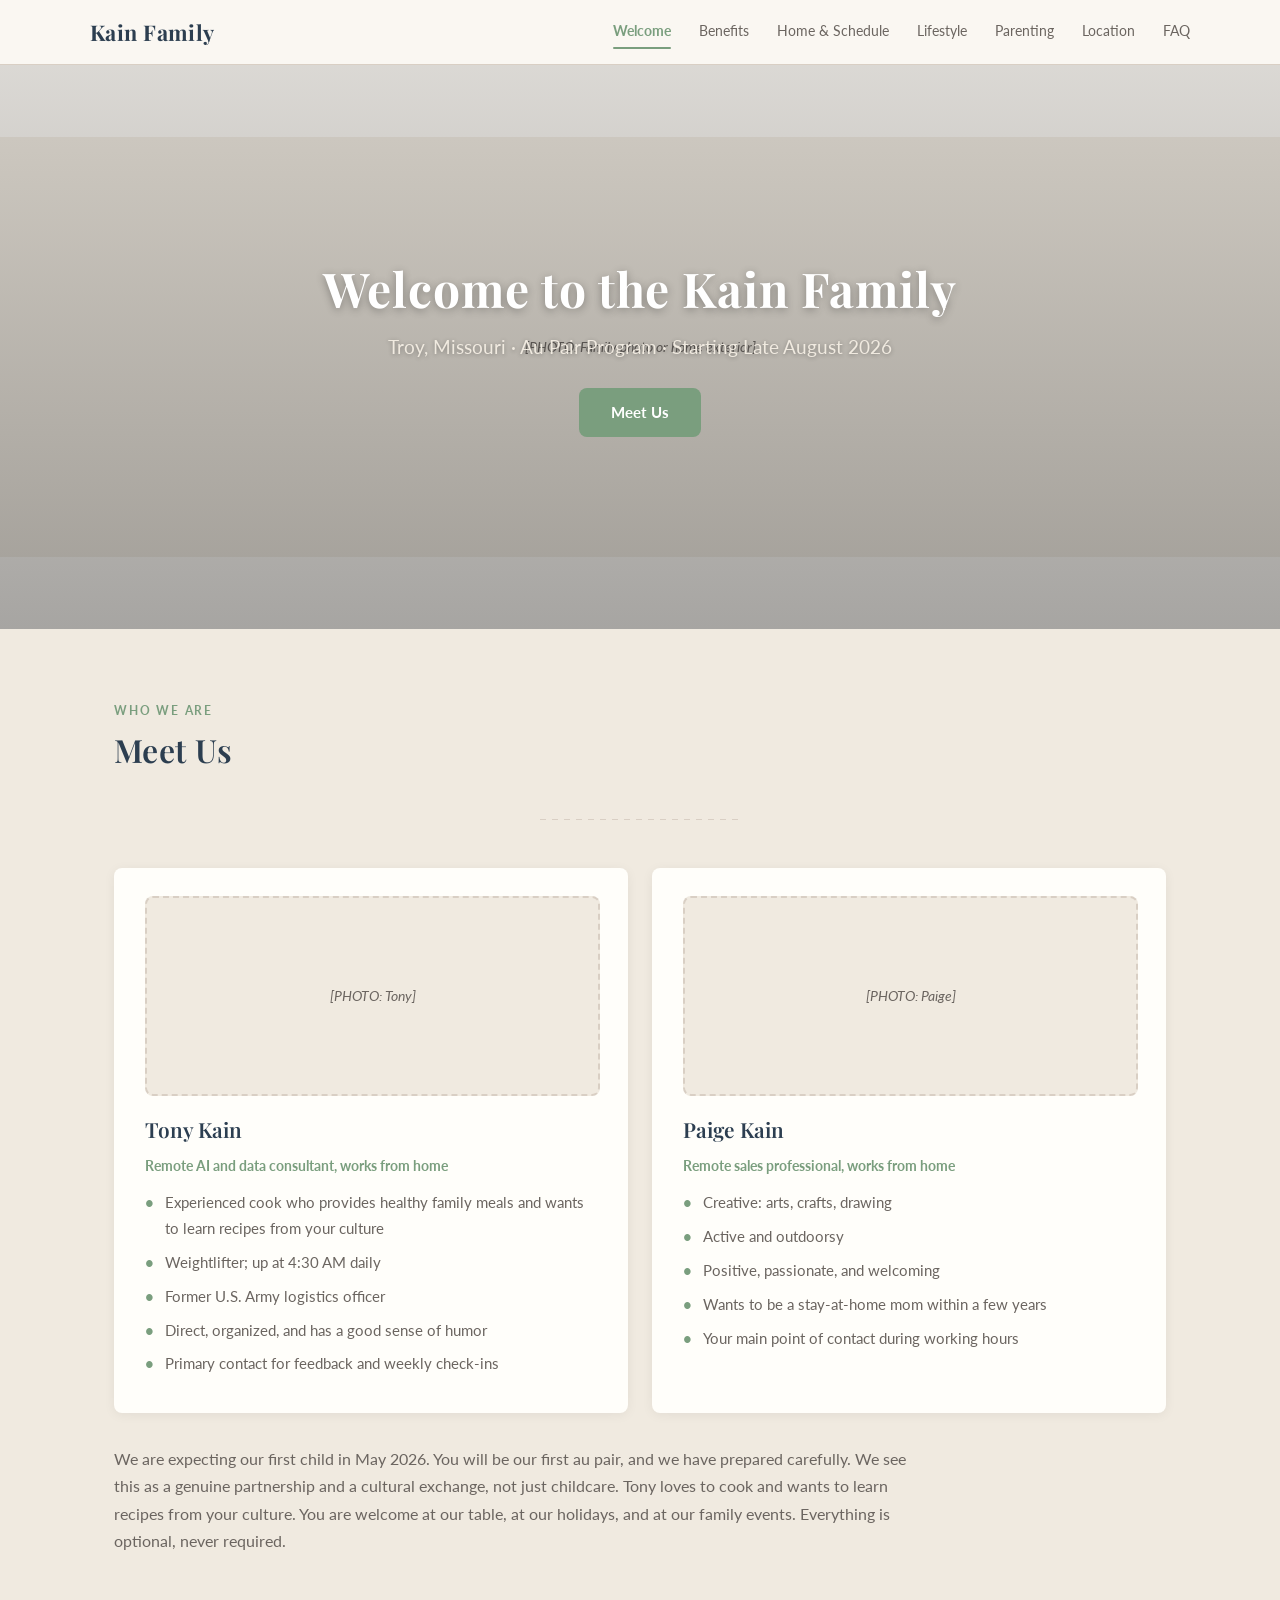
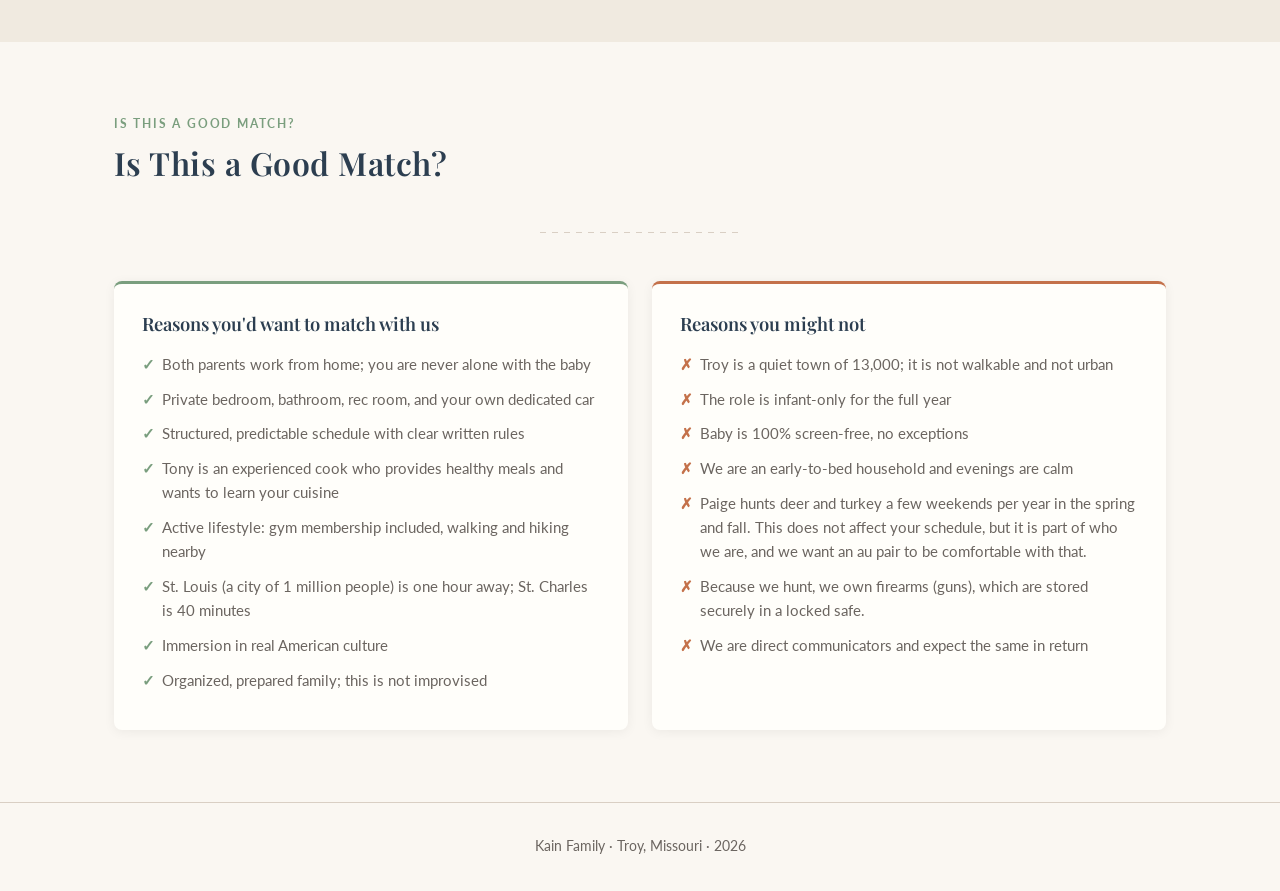
==== index.html @ 155d9e0f "Build Kain family au pair website with farmhouse chic design Multi-page static site for prospective " ====
<!DOCTYPE html>
<html lang="en">
<head>
  <meta charset="UTF-8">
  <meta name="viewport" content="width=device-width, initial-scale=1.0">
  <title>Welcome | Kain Family Au Pair</title>
  <link rel="stylesheet" href="style.css">
</head>
<body>
  <div id="nav-placeholder"></div>

  <!-- Hero -->
  <section class="hero">
    <div class="img-placeholder img-placeholder-hero">[PHOTO: Family photo or home exterior]</div>
    <div class="hero-overlay">
      <h1>Welcome to the Kain Family</h1>
      <p>Troy, Missouri · Au Pair Program · Starting Late August 2026</p>
      <a href="#meet-us" class="btn-primary">Meet Us</a>
    </div>
  </section>

  <!-- Meet Us -->
  <section id="meet-us" class="section-bg-secondary">
    <div class="container">
      <span class="section-label">Who We Are</span>
      <h2>Meet Us</h2>
      <hr class="decorative-rule">

      <div class="card-grid-2">
        <!-- Tony -->
        <div class="card">
          <div class="img-placeholder" style="min-height:200px;margin-bottom:1.25rem;">[PHOTO: Tony]</div>
          <h3>Tony Kain</h3>
          <span class="card-role">Remote AI and data consultant, works from home</span>
          <ul>
            <li>Experienced cook who provides healthy family meals and wants to learn recipes from your culture</li>
            <li>Weightlifter; up at 4:30 AM daily</li>
            <li>Former U.S. Army logistics officer</li>
            <li>Direct, organized, and has a good sense of humor</li>
            <li>Primary contact for feedback and weekly check-ins</li>
          </ul>
        </div>

        <!-- Paige -->
        <div class="card">
          <div class="img-placeholder" style="min-height:200px;margin-bottom:1.25rem;">[PHOTO: Paige]</div>
          <h3>Paige Kain</h3>
          <span class="card-role">Remote sales professional, works from home</span>
          <ul>
            <li>Creative: arts, crafts, drawing</li>
            <li>Active and outdoorsy</li>
            <li>Positive, passionate, and welcoming</li>
            <li>Wants to be a stay-at-home mom within a few years</li>
            <li>Your main point of contact during working hours</li>
          </ul>
        </div>
      </div>

      <p style="margin-top:2rem;color:var(--text-secondary);max-width:800px;">We are expecting our first child in May 2026. You will be our first au pair, and we have prepared carefully. We see this as a genuine partnership and a cultural exchange, not just childcare. Tony loves to cook and wants to learn recipes from your culture. You are welcome at our table, at our holidays, and at our family events. Everything is optional, never required.</p>
    </div>
  </section>

  <!-- Good Match -->
  <section class="section-bg-primary">
    <div class="container">
      <span class="section-label">Is This a Good Match?</span>
      <h2>Is This a Good Match?</h2>
      <hr class="decorative-rule">

      <div class="two-col">
        <div class="col-green">
          <h3>Reasons you'd want to match with us</h3>
          <ul>
            <li>Both parents work from home; you are never alone with the baby</li>
            <li>Private bedroom, bathroom, rec room, and your own dedicated car</li>
            <li>Structured, predictable schedule with clear written rules</li>
            <li>Tony is an experienced cook who provides healthy meals and wants to learn your cuisine</li>
            <li>Active lifestyle: gym membership included, walking and hiking nearby</li>
            <li>St. Louis (a city of 1 million people) is one hour away; St. Charles is 40 minutes</li>
            <li>Immersion in real American culture</li>
            <li>Organized, prepared family; this is not improvised</li>
          </ul>
        </div>

        <div class="col-terracotta">
          <h3>Reasons you might not</h3>
          <ul>
            <li>Troy is a quiet town of 13,000; it is not walkable and not urban</li>
            <li>The role is infant-only for the full year</li>
            <li>Baby is 100% screen-free, no exceptions</li>
            <li>We are an early-to-bed household and evenings are calm</li>
            <li>Paige hunts deer and turkey a few weekends per year in the spring and fall. This does not affect your schedule, but it is part of who we are, and we want an au pair to be comfortable with that.</li>
            <li>Because we hunt, we own firearms (guns), which are stored securely in a locked safe.</li>
            <li>We are direct communicators and expect the same in return</li>
          </ul>
        </div>
      </div>
    </div>
  </section>

  <footer class="site-footer">Kain Family · Troy, Missouri · 2026</footer>
  <script src="nav.js"></script>
</body>
</html>
---- style.css ----
/* ============================================
   Kain Family Au Pair Website
   Farmhouse Chic Aesthetic
   ============================================ */

/* Google Fonts */
@import url('https://fonts.googleapis.com/css2?family=Playfair+Display:ital,wght@0,400;0,600;0,700;1,400&family=Lato:wght@300;400;700&display=swap');

/* ============================================
   CSS Custom Properties
   ============================================ */
:root {
  --bg-primary: #FAF7F2;
  --bg-secondary: #F0EAE0;
  --bg-card: #FFFEFA;
  --accent-green: #7A9E7E;
  --accent-navy: #2C3E50;
  --accent-terracotta: #C4714A;
  --text-primary: #2A2A2A;
  --text-secondary: #6B6560;
  --border: #D9CFC4;
  --font-heading: 'Playfair Display', Georgia, serif;
  --font-body: 'Lato', 'Segoe UI', sans-serif;
  --shadow-card: 0 2px 12px rgba(0, 0, 0, 0.06);
  --shadow-card-hover: 0 8px 24px rgba(0, 0, 0, 0.12);
  --radius: 8px;
}

/* ============================================
   Base Reset
   ============================================ */
*, *::before, *::after {
  box-sizing: border-box;
  margin: 0;
  padding: 0;
}

html {
  scroll-behavior: smooth;
  font-size: 16px;
}

body {
  font-family: var(--font-body);
  color: var(--text-primary);
  background-color: var(--bg-primary);
  line-height: 1.7;
  -webkit-font-smoothing: antialiased;
}

img {
  max-width: 100%;
  display: block;
}

a {
  color: var(--accent-navy);
  text-decoration: none;
}

a:hover {
  color: var(--accent-green);
}

ul, ol {
  list-style: none;
}

/* ============================================
   Typography
   ============================================ */
h1, h2, h3, h4 {
  font-family: var(--font-heading);
  color: var(--accent-navy);
  line-height: 1.3;
}

h1 {
  font-size: 2.2rem;
  font-weight: 700;
  letter-spacing: 0.02em;
}

h2 {
  font-size: 1.75rem;
  font-weight: 600;
  letter-spacing: 0.015em;
}

h3 {
  font-size: 1.3rem;
  font-weight: 600;
}

h4 {
  font-size: 1.1rem;
  font-weight: 600;
}

p {
  margin-bottom: 1rem;
  color: var(--text-primary);
}

/* Section label - small caps stamp */
.section-label {
  font-family: var(--font-body);
  font-size: 0.75rem;
  font-weight: 700;
  letter-spacing: 0.15em;
  text-transform: uppercase;
  color: var(--accent-green);
  margin-bottom: 0.5rem;
  display: block;
}

/* Decorative rule */
.decorative-rule {
  border: none;
  height: 1px;
  background: repeating-linear-gradient(
    90deg,
    var(--border) 0px,
    var(--border) 6px,
    transparent 6px,
    transparent 12px
  );
  margin: 3rem auto;
  max-width: 200px;
}

/* ============================================
   Navigation
   ============================================ */
.nav-bar {
  background-color: var(--bg-primary);
  border-bottom: 1px solid var(--border);
  position: sticky;
  top: 0;
  z-index: 1000;
  padding: 0 1.5rem;
}

.nav-inner {
  max-width: 1100px;
  margin: 0 auto;
  display: flex;
  align-items: center;
  justify-content: space-between;
  height: 64px;
}

.nav-brand {
  font-family: var(--font-heading);
  font-size: 1.35rem;
  font-weight: 700;
  color: var(--accent-navy);
  letter-spacing: 0.02em;
  white-space: nowrap;
}

.nav-links {
  display: flex;
  gap: 1.75rem;
  align-items: center;
}

.nav-links a {
  font-family: var(--font-body);
  font-size: 0.9rem;
  font-weight: 400;
  color: var(--text-secondary);
  transition: color 0.2s ease;
  white-space: nowrap;
  position: relative;
  padding-bottom: 2px;
}

.nav-links a:hover {
  color: var(--accent-green);
}

.nav-links a.active {
  color: var(--accent-green);
  font-weight: 700;
}

.nav-links a.active::after {
  content: '';
  position: absolute;
  bottom: -4px;
  left: 0;
  right: 0;
  height: 2px;
  background-color: var(--accent-green);
  border-radius: 1px;
}

/* Hamburger */
.nav-toggle {
  display: none;
  flex-direction: column;
  justify-content: center;
  gap: 5px;
  background: none;
  border: none;
  cursor: pointer;
  padding: 4px;
  z-index: 1001;
}

.nav-toggle span {
  display: block;
  width: 24px;
  height: 2px;
  background-color: var(--accent-navy);
  transition: all 0.25s ease;
  border-radius: 1px;
}

.nav-toggle.open span:nth-child(1) {
  transform: rotate(45deg) translate(5px, 5px);
}

.nav-toggle.open span:nth-child(2) {
  opacity: 0;
}

.nav-toggle.open span:nth-child(3) {
  transform: rotate(-45deg) translate(5px, -5px);
}

@media (max-width: 768px) {
  .nav-toggle {
    display: flex;
  }

  .nav-links {
    position: fixed;
    top: 64px;
    left: 0;
    right: 0;
    background-color: var(--bg-primary);
    flex-direction: column;
    padding: 1.5rem 2rem 2rem;
    gap: 1rem;
    border-bottom: 1px solid var(--border);
    transform: translateY(-120%);
    transition: transform 0.3s ease;
    box-shadow: 0 4px 16px rgba(0, 0, 0, 0.08);
  }

  .nav-links.open {
    transform: translateY(0);
  }

  .nav-links a {
    font-size: 1rem;
    padding: 0.35rem 0;
  }
}

/* ============================================
   Layout
   ============================================ */
.container {
  max-width: 1100px;
  margin: 0 auto;
  padding: 0 1.5rem;
}

section {
  padding: 3.5rem 0;
}

.section-bg-primary {
  background-color: var(--bg-primary);
}

.section-bg-secondary {
  background-color: var(--bg-secondary);
}

/* Page header */
.page-header {
  text-align: center;
  padding: 3rem 0 1rem;
}

.page-header h1 {
  margin-top: 0.5rem;
}

.page-header .intro {
  max-width: 700px;
  margin: 1rem auto 0;
  color: var(--text-secondary);
  font-size: 1.05rem;
}

/* ============================================
   Cards
   ============================================ */
.card {
  background-color: var(--bg-card);
  border-radius: var(--radius);
  padding: 1.75rem;
  box-shadow: var(--shadow-card);
  border-left: 3px solid transparent;
  transition: all 0.25s ease;
}

.card:hover {
  transform: translateY(-4px);
  box-shadow: var(--shadow-card-hover);
  border-left: 3px solid var(--accent-green);
  background-color: #FFFDF8;
}

.card h3 {
  margin-bottom: 0.75rem;
}

.card p {
  color: var(--text-secondary);
  font-size: 0.95rem;
  margin-bottom: 0;
}

.card .card-role {
  font-size: 0.85rem;
  color: var(--accent-green);
  font-weight: 700;
  margin-bottom: 0.75rem;
  display: block;
}

/* Card grid layouts */
.card-grid-2 {
  display: grid;
  grid-template-columns: 1fr;
  gap: 1.5rem;
}

.card-grid-3 {
  display: grid;
  grid-template-columns: 1fr;
  gap: 1.5rem;
}

.card-grid-5 {
  display: grid;
  grid-template-columns: 1fr;
  gap: 1.5rem;
}

@media (min-width: 768px) {
  .card-grid-2 {
    grid-template-columns: 1fr 1fr;
  }

  .card-grid-3 {
    grid-template-columns: 1fr 1fr 1fr;
  }

  .card-grid-5 {
    grid-template-columns: 1fr 1fr 1fr;
  }
}

/* Card with icon */
.card-icon {
  text-align: center;
}

.card-icon .icon {
  font-size: 2rem;
  margin-bottom: 0.75rem;
  display: block;
}

.card-icon h3 {
  font-size: 1.15rem;
}

/* Card list items */
.card ul {
  list-style: none;
  padding: 0;
}

.card ul li {
  position: relative;
  padding-left: 1.25rem;
  margin-bottom: 0.5rem;
  color: var(--text-secondary);
  font-size: 0.95rem;
}

.card ul li::before {
  content: '•';
  position: absolute;
  left: 0;
  color: var(--accent-green);
  font-weight: 700;
}

/* ============================================
   Two Column Layout
   ============================================ */
.two-col {
  display: grid;
  grid-template-columns: 1fr;
  gap: 1.5rem;
}

@media (min-width: 768px) {
  .two-col {
    grid-template-columns: 1fr 1fr;
  }
}

.col-green {
  border-top: 3px solid var(--accent-green);
  background-color: var(--bg-card);
  border-radius: var(--radius);
  padding: 1.75rem;
  box-shadow: var(--shadow-card);
}

.col-terracotta {
  border-top: 3px solid var(--accent-terracotta);
  background-color: var(--bg-card);
  border-radius: var(--radius);
  padding: 1.75rem;
  box-shadow: var(--shadow-card);
}

.col-green h3,
.col-terracotta h3 {
  margin-bottom: 1rem;
  font-size: 1.15rem;
}

.col-green ul,
.col-terracotta ul {
  list-style: none;
  padding: 0;
}

.col-green ul li,
.col-terracotta ul li {
  position: relative;
  padding-left: 1.25rem;
  margin-bottom: 0.65rem;
  color: var(--text-secondary);
  font-size: 0.95rem;
  line-height: 1.6;
}

.col-green ul li::before {
  content: '✓';
  position: absolute;
  left: 0;
  color: var(--accent-green);
  font-weight: 700;
}

.col-terracotta ul li::before {
  content: '✗';
  position: absolute;
  left: 0;
  color: var(--accent-terracotta);
  font-weight: 700;
}

/* ============================================
   Image Placeholders
   ============================================ */
.img-placeholder {
  background-color: var(--bg-secondary);
  border: 2px dashed var(--border);
  border-radius: var(--radius);
  min-height: 220px;
  display: flex;
  align-items: center;
  justify-content: center;
  color: var(--text-secondary);
  font-style: italic;
  font-size: 0.9rem;
  text-align: center;
  padding: 1rem;
}

.img-placeholder-hero {
  min-height: 420px;
}

/* Photo grid */
.photo-grid {
  display: grid;
  grid-template-columns: 1fr;
  gap: 1rem;
}

@media (min-width: 768px) {
  .photo-grid {
    grid-template-columns: 1fr 1fr;
  }
}

/* ============================================
   Hero Section (index.html)
   ============================================ */
.hero {
  position: relative;
  overflow: hidden;
}

.hero .img-placeholder {
  min-height: 420px;
  border-radius: 0;
  border: none;
}

.hero-overlay {
  position: absolute;
  top: 0;
  left: 0;
  right: 0;
  bottom: 0;
  display: flex;
  flex-direction: column;
  align-items: center;
  justify-content: center;
  text-align: center;
  padding: 2rem;
  background: linear-gradient(180deg, rgba(42, 42, 42, 0.15) 0%, rgba(42, 42, 42, 0.4) 100%);
}

.hero-overlay h1 {
  color: #FFFFFF;
  font-size: 2.5rem;
  text-shadow: 0 2px 8px rgba(0, 0, 0, 0.3);
  margin-bottom: 0.75rem;
}

.hero-overlay p {
  color: #F0EAE0;
  font-size: 1.1rem;
  text-shadow: 0 1px 4px rgba(0, 0, 0, 0.3);
  margin-bottom: 1.5rem;
}

.btn-primary {
  display: inline-block;
  font-family: var(--font-body);
  font-size: 0.95rem;
  font-weight: 700;
  color: #FFFFFF;
  background-color: var(--accent-green);
  padding: 0.75rem 2rem;
  border-radius: var(--radius);
  transition: background-color 0.2s ease, transform 0.2s ease;
  border: none;
  cursor: pointer;
}

.btn-primary:hover {
  background-color: #6B8E6F;
  color: #FFFFFF;
  transform: translateY(-2px);
}

/* ============================================
   Feature List (checkmark style)
   ============================================ */
.feature-list {
  list-style: none;
  padding: 0;
}

.feature-list li {
  position: relative;
  padding-left: 1.5rem;
  margin-bottom: 0.65rem;
  color: var(--text-secondary);
  font-size: 0.95rem;
  line-height: 1.6;
}

.feature-list li::before {
  content: '✓';
  position: absolute;
  left: 0;
  color: var(--accent-green);
  font-weight: 700;
}

/* ============================================
   Accordion (FAQ)
   ============================================ */
.accordion {
  max-width: 800px;
  margin: 0 auto;
}

.accordion-item {
  border-bottom: 1px solid var(--border);
}

.accordion-btn {
  width: 100%;
  background: none;
  border: none;
  padding: 1.25rem 2.5rem 1.25rem 0;
  text-align: left;
  cursor: pointer;
  font-family: var(--font-heading);
  font-size: 1.1rem;
  font-weight: 600;
  color: var(--accent-navy);
  position: relative;
  line-height: 1.4;
}

.accordion-btn::after {
  content: '';
  position: absolute;
  right: 0.5rem;
  top: 50%;
  width: 10px;
  height: 10px;
  border-right: 2px solid var(--text-secondary);
  border-bottom: 2px solid var(--text-secondary);
  transform: translateY(-70%) rotate(45deg);
  transition: transform 0.25s ease;
}

.accordion-btn.active::after {
  transform: translateY(-30%) rotate(-135deg);
}

.accordion-btn:hover {
  color: var(--accent-green);
}

.accordion-panel {
  max-height: 0;
  overflow: hidden;
  transition: max-height 0.3s ease, padding 0.3s ease;
}

.accordion-panel.open {
  max-height: 500px;
  padding-bottom: 1.25rem;
}

.accordion-panel p {
  color: var(--text-secondary);
  font-size: 0.95rem;
  line-height: 1.7;
}

/* ============================================
   Callout Box
   ============================================ */
.callout {
  background-color: var(--bg-card);
  border-left: 4px solid var(--accent-green);
  border-radius: var(--radius);
  padding: 1.5rem 1.75rem;
  margin: 2rem 0;
  box-shadow: var(--shadow-card);
}

.callout p {
  margin-bottom: 0.75rem;
  color: var(--text-secondary);
}

.callout p:last-child {
  margin-bottom: 0;
}

.callout a {
  color: var(--accent-green);
  font-weight: 700;
}

.callout a:hover {
  color: var(--accent-navy);
}

/* ============================================
   Warm Button / Link
   ============================================ */
.btn-warm {
  display: inline-block;
  font-family: var(--font-body);
  font-size: 0.95rem;
  font-weight: 700;
  color: var(--accent-terracotta);
  background-color: transparent;
  border: 2px solid var(--accent-terracotta);
  padding: 0.6rem 1.5rem;
  border-radius: var(--radius);
  transition: all 0.2s ease;
}

.btn-warm:hover {
  background-color: var(--accent-terracotta);
  color: #FFFFFF;
}

/* ============================================
   Footer
   ============================================ */
.site-footer {
  text-align: center;
  padding: 2rem 1.5rem;
  border-top: 1px solid var(--border);
  color: var(--text-secondary);
  font-size: 0.85rem;
  background-color: var(--bg-primary);
}

/* ============================================
   Closing Line
   ============================================ */
.closing-line {
  text-align: center;
  font-style: italic;
  color: var(--text-secondary);
  margin-top: 2rem;
  padding-top: 1.5rem;
  border-top: 1px dashed var(--border);
  font-size: 0.95rem;
}

/* ============================================
   Responsive
   ============================================ */
@media (min-width: 768px) {
  h1 {
    font-size: 2.75rem;
  }

  h2 {
    font-size: 2rem;
  }

  section {
    padding: 4.5rem 0;
  }

  .hero-overlay h1 {
    font-size: 3rem;
  }

  .hero-overlay p {
    font-size: 1.2rem;
  }
}
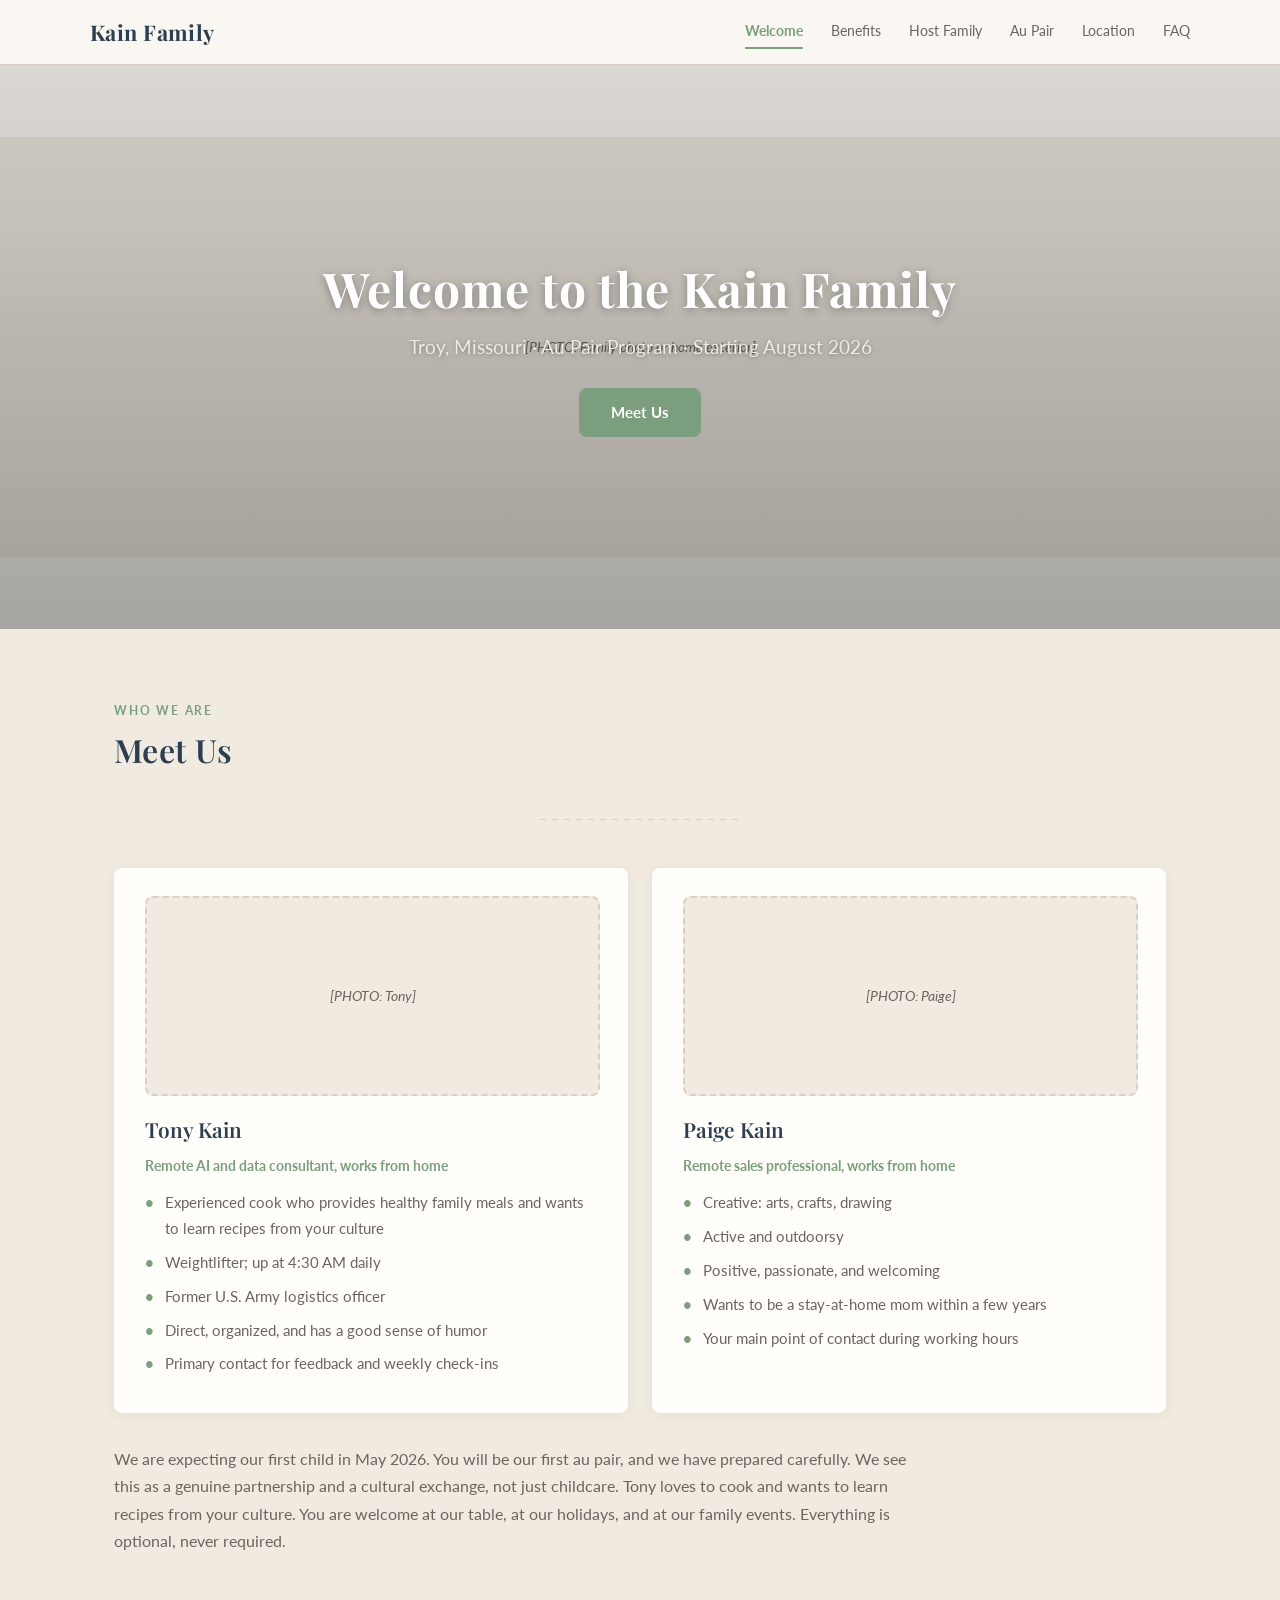
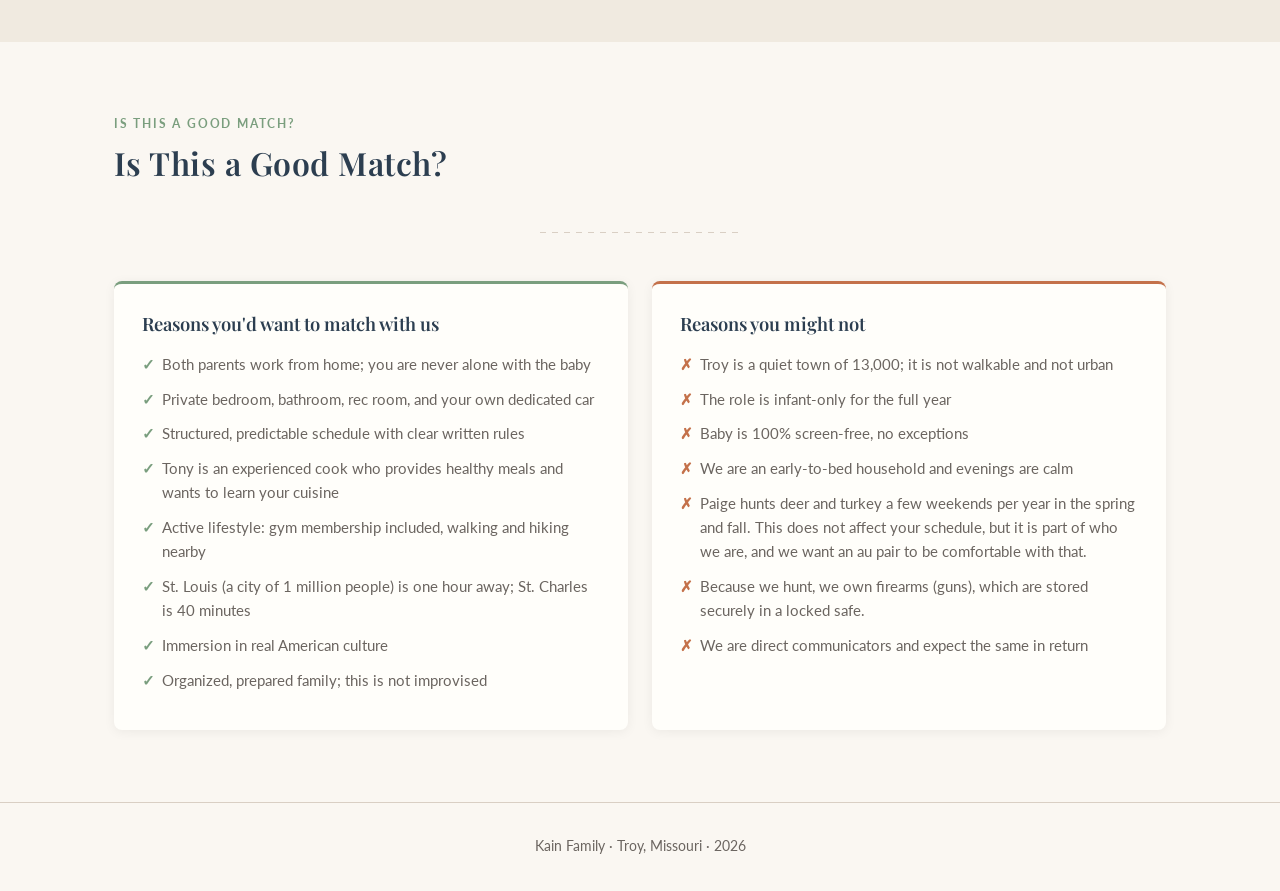
==== commit cb78380b: "Update start date to "Starting August 2026" https://claude.ai/code/session_016hdKMwz8vgTvafNmhixARH" ====
--- a/index.html
+++ b/index.html
@@ -14,7 +14,7 @@
     <div class="img-placeholder img-placeholder-hero">[PHOTO: Family photo or home exterior]</div>
     <div class="hero-overlay">
       <h1>Welcome to the Kain Family</h1>
-      <p>Troy, Missouri · Au Pair Program · Starting Late August 2026</p>
+      <p>Troy, Missouri · Au Pair Program · Starting August 2026</p>
       <a href="#meet-us" class="btn-primary">Meet Us</a>
     </div>
   </section>
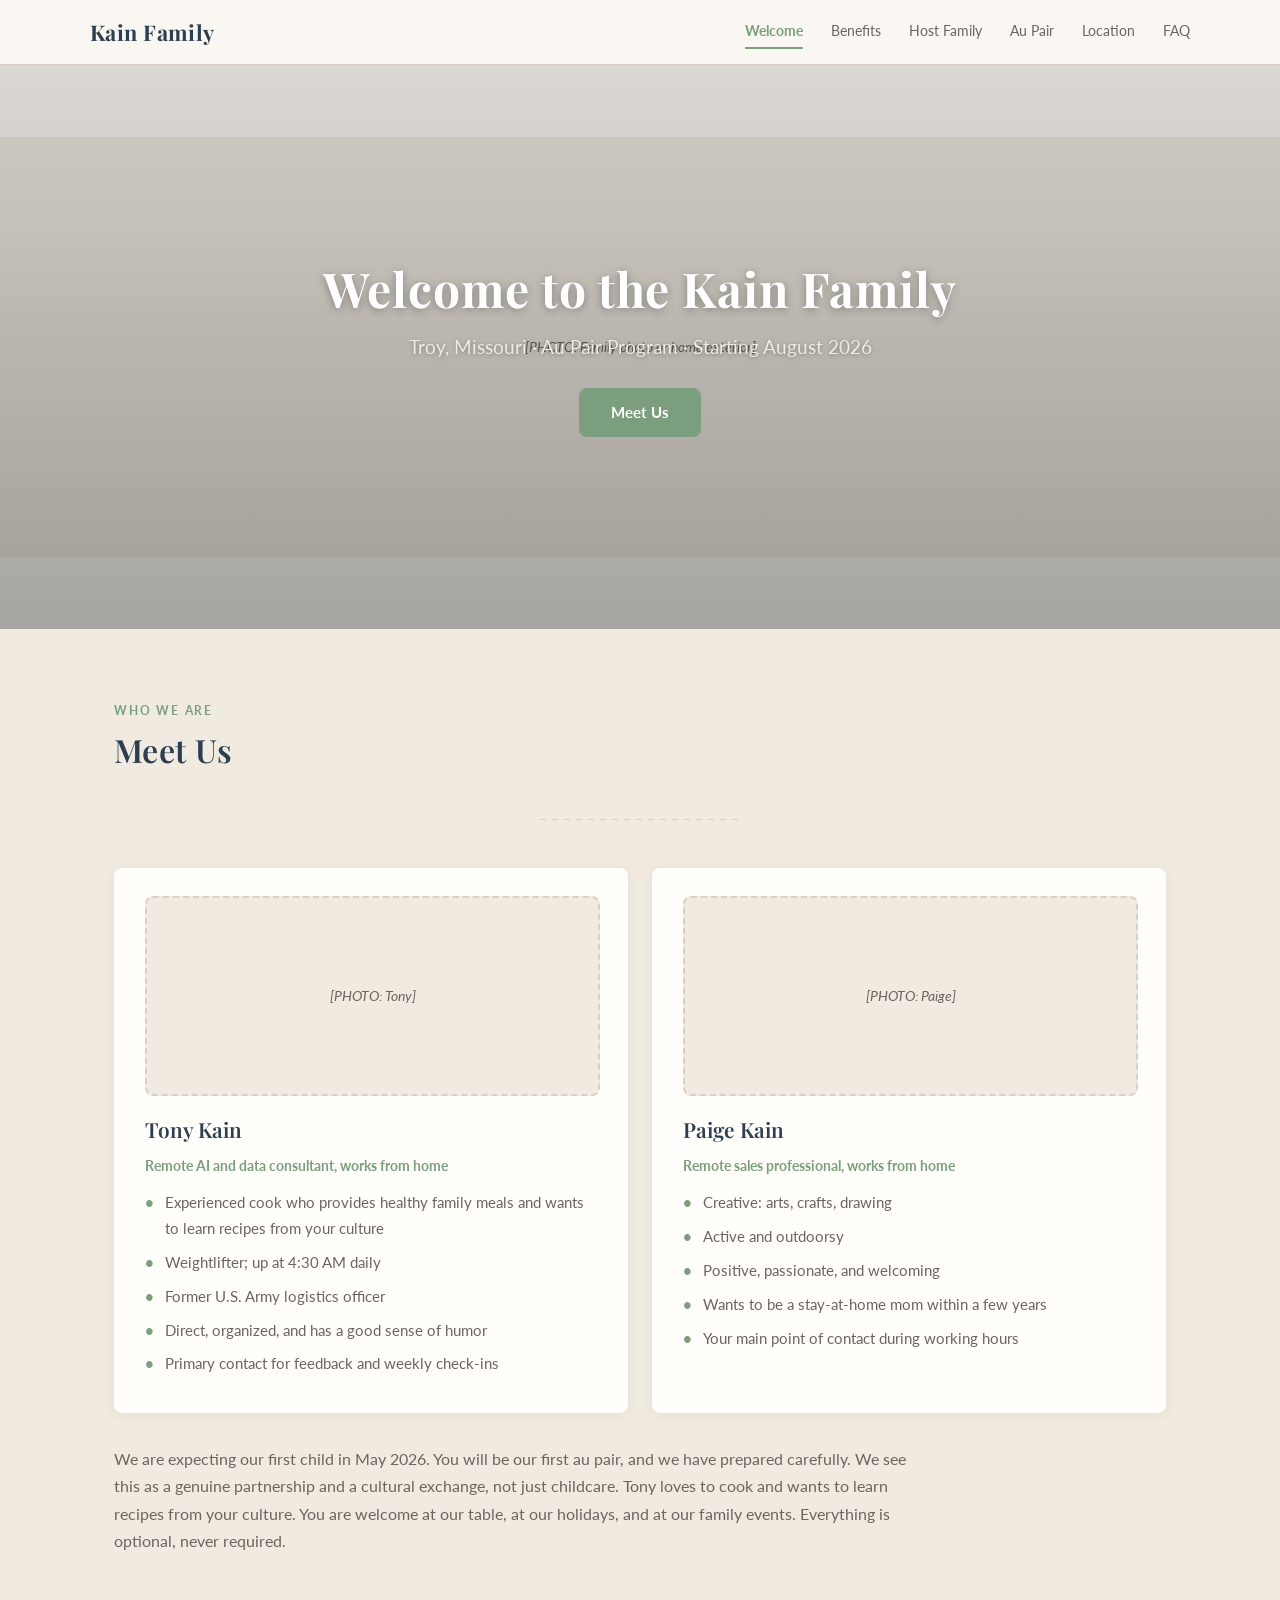
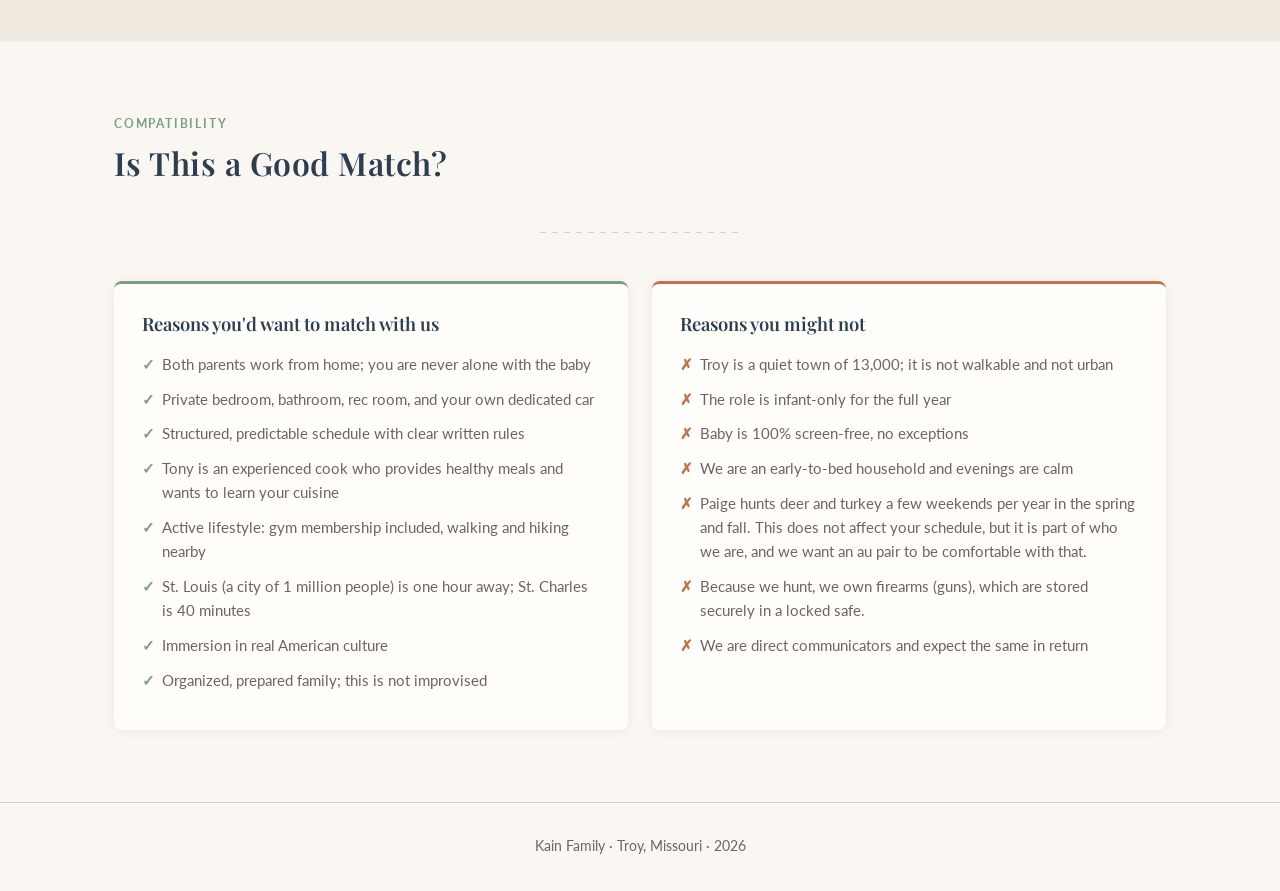
==== commit cce0cb95: "Differentiate section labels from headings across all pages Give each section-label a distinct descr" ====
--- a/index.html
+++ b/index.html
@@ -63,7 +63,7 @@
   <!-- Good Match -->
   <section class="section-bg-primary">
     <div class="container">
-      <span class="section-label">Is This a Good Match?</span>
+      <span class="section-label">Compatibility</span>
       <h2>Is This a Good Match?</h2>
       <hr class="decorative-rule">
 
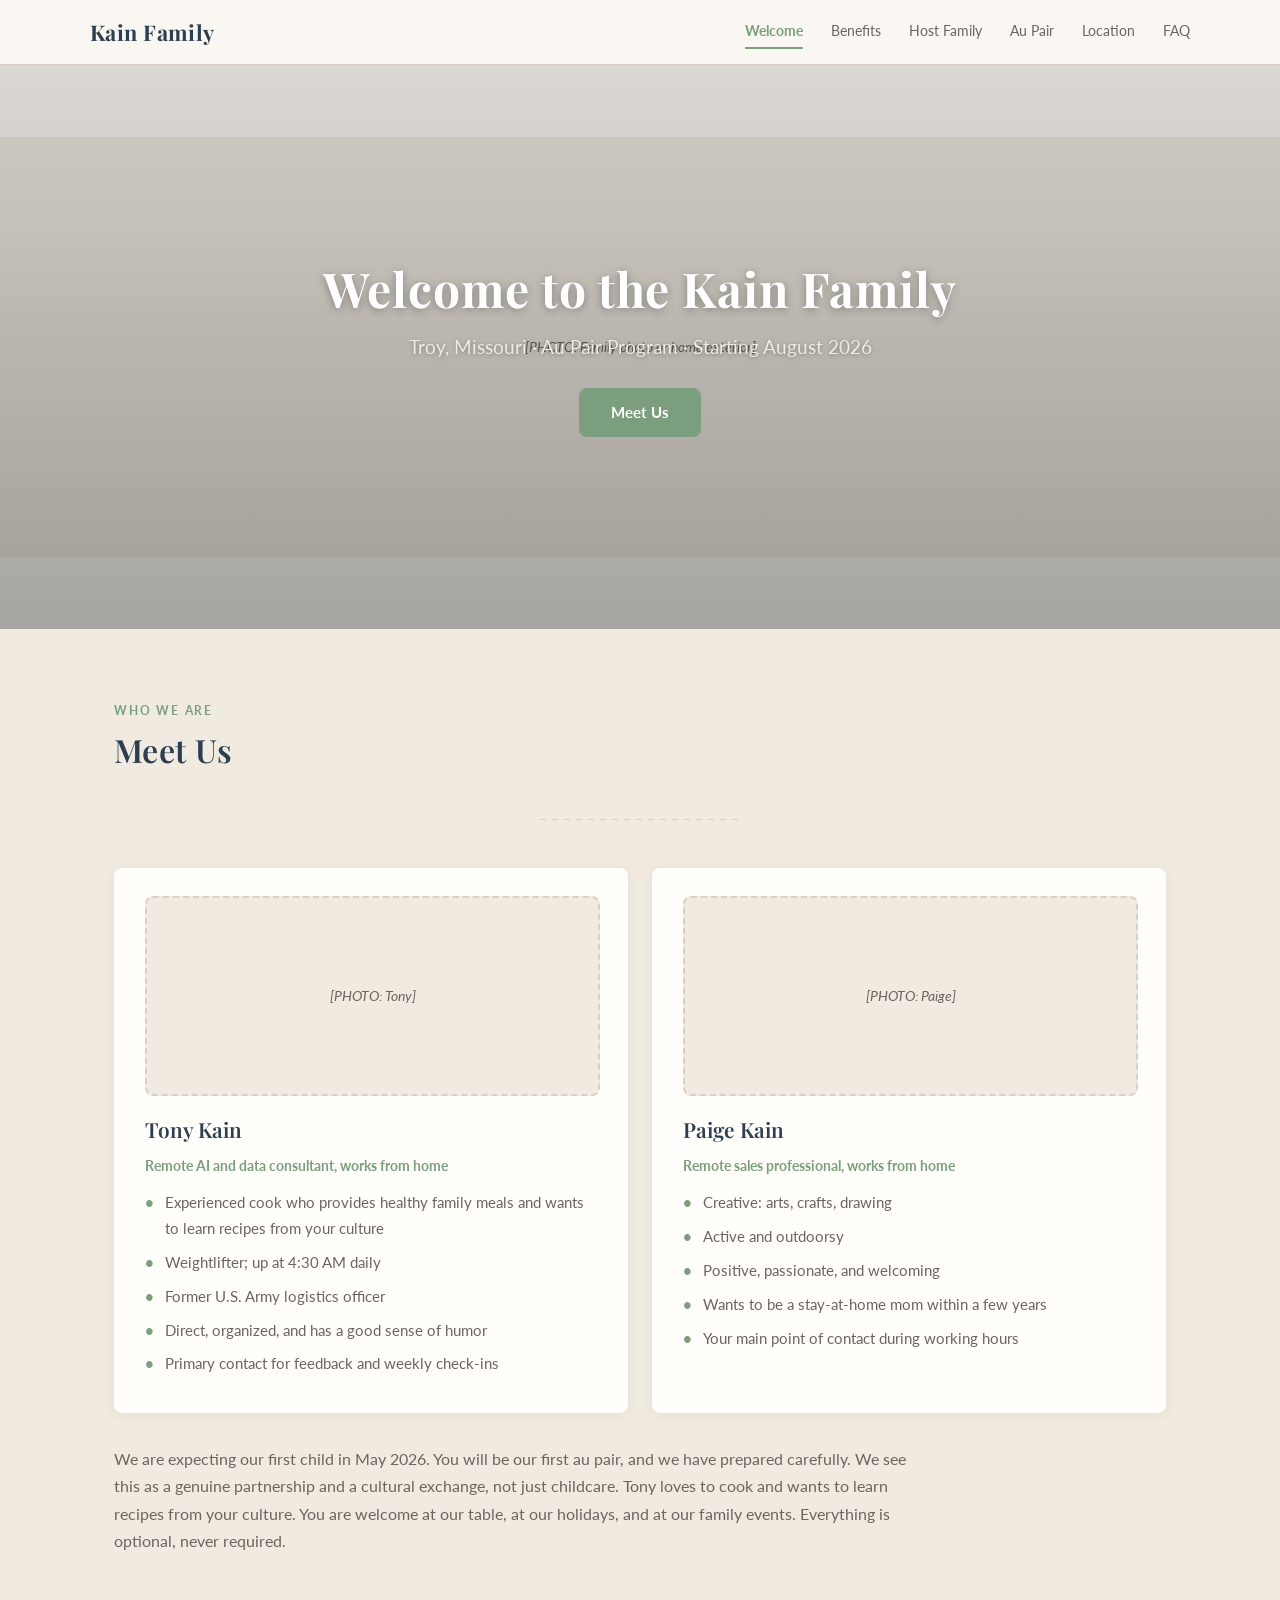
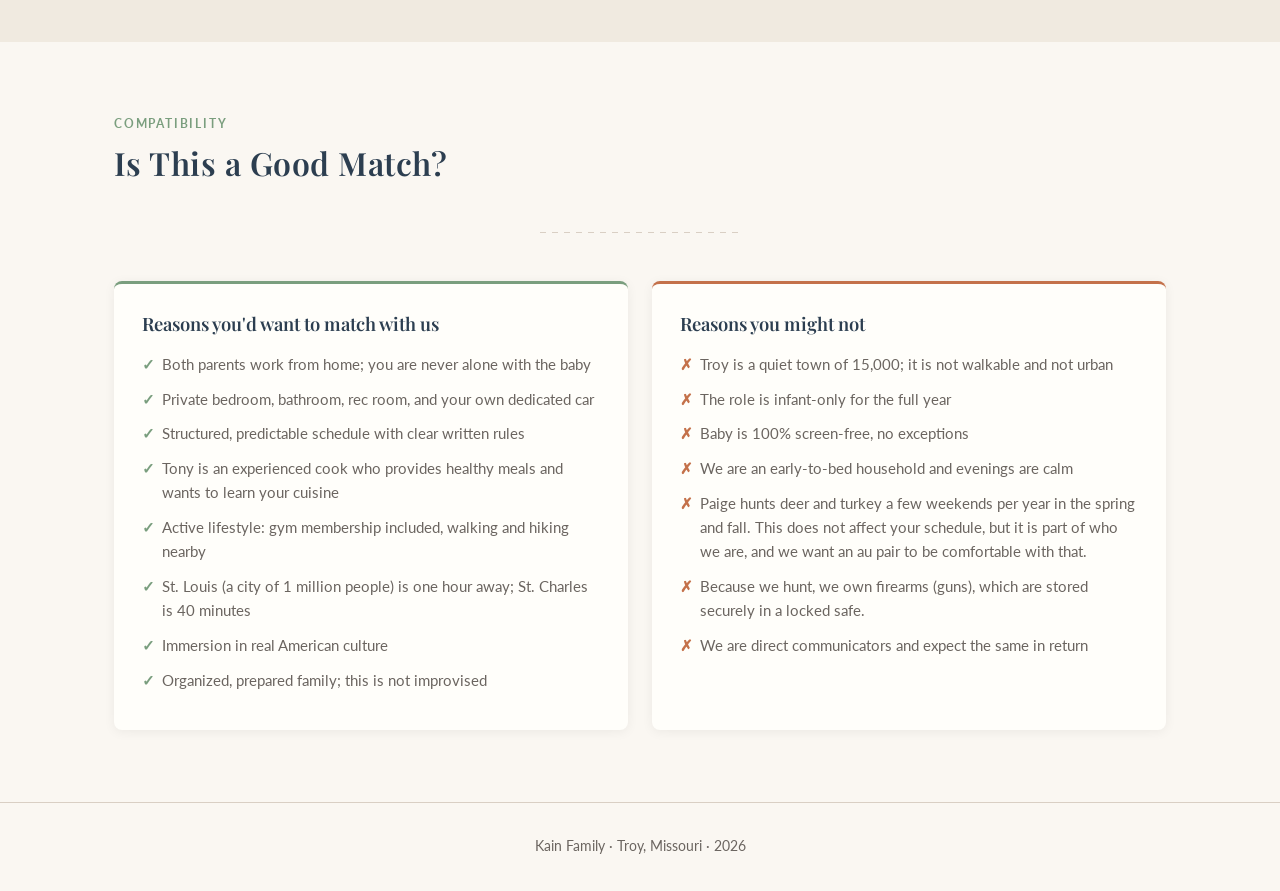
==== commit 494fdd45: "Add editing rules, reorganize location page, update population to 15,000 - Add CLAUDE.md with sectio" ====
--- a/index.html
+++ b/index.html
@@ -85,7 +85,7 @@
         <div class="col-terracotta">
           <h3>Reasons you might not</h3>
           <ul>
-            <li>Troy is a quiet town of 13,000; it is not walkable and not urban</li>
+            <li>Troy is a quiet town of 15,000; it is not walkable and not urban</li>
             <li>The role is infant-only for the full year</li>
             <li>Baby is 100% screen-free, no exceptions</li>
             <li>We are an early-to-bed household and evenings are calm</li>
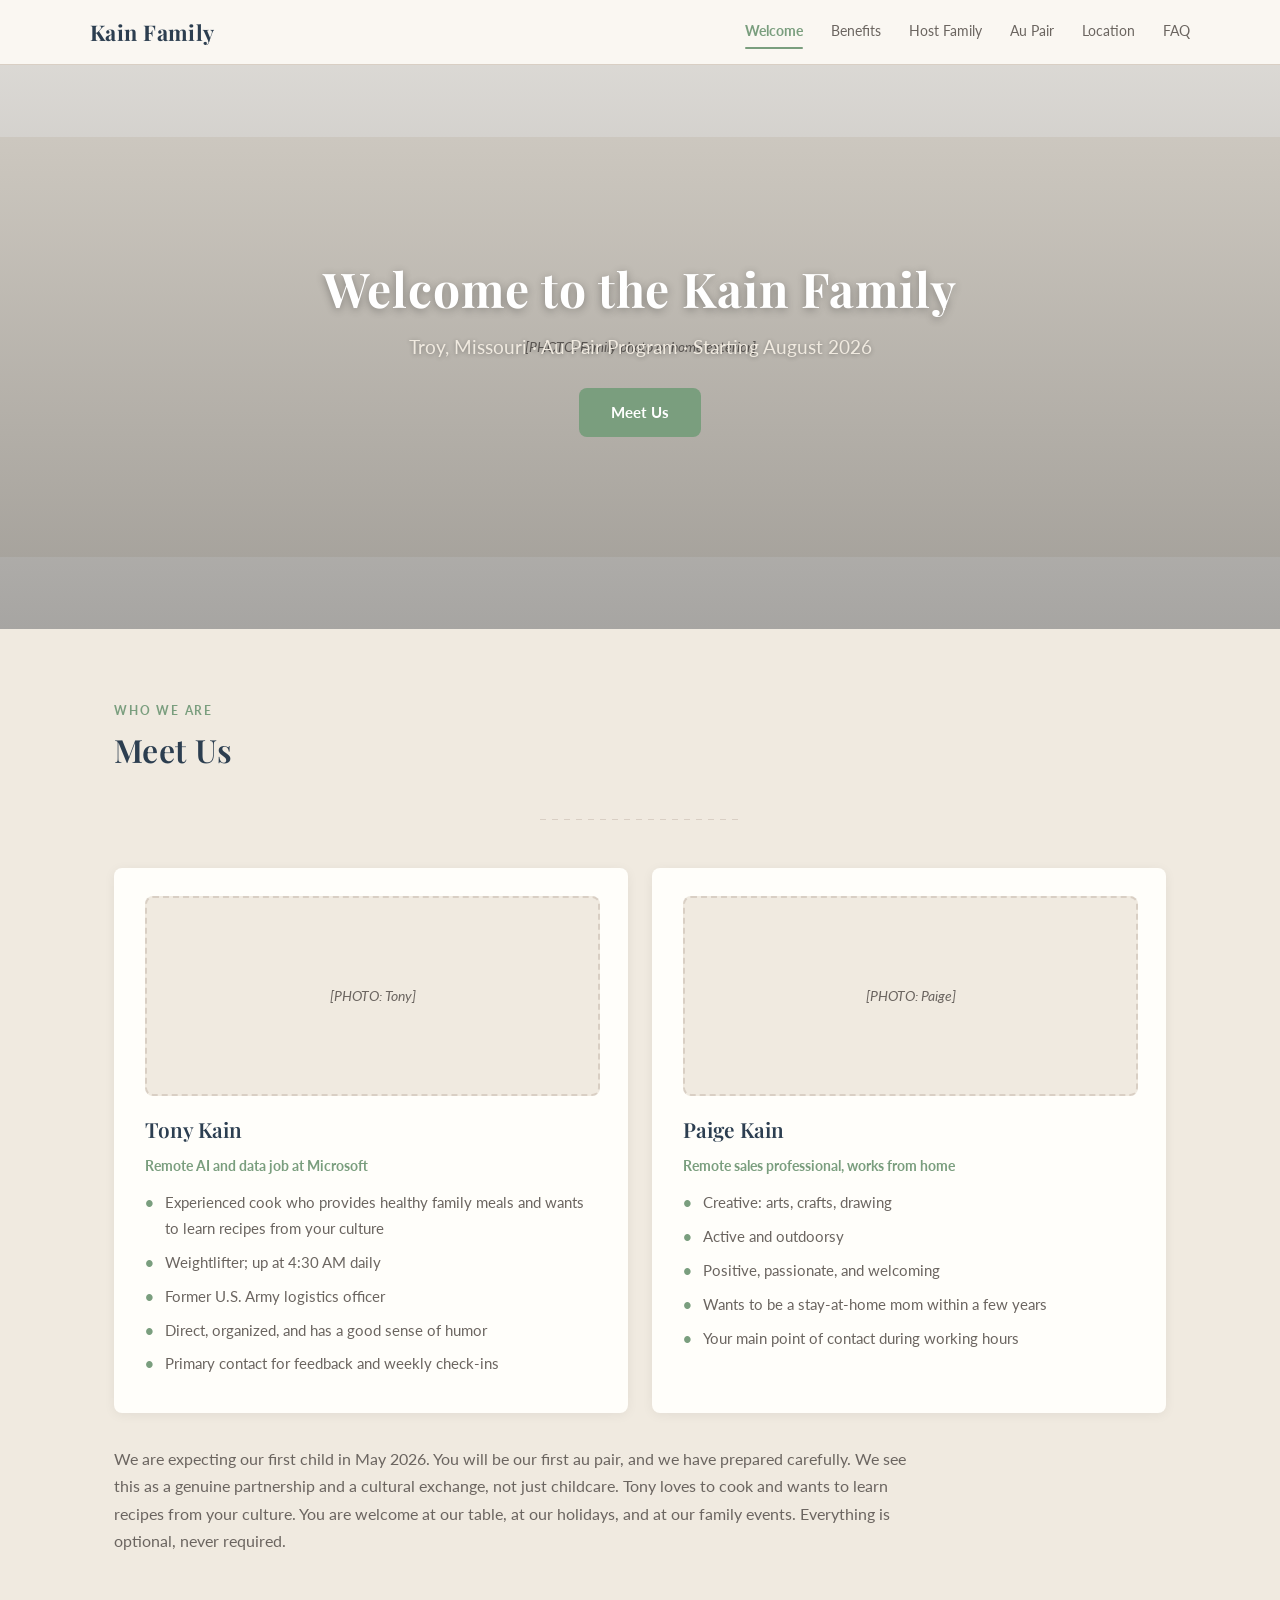
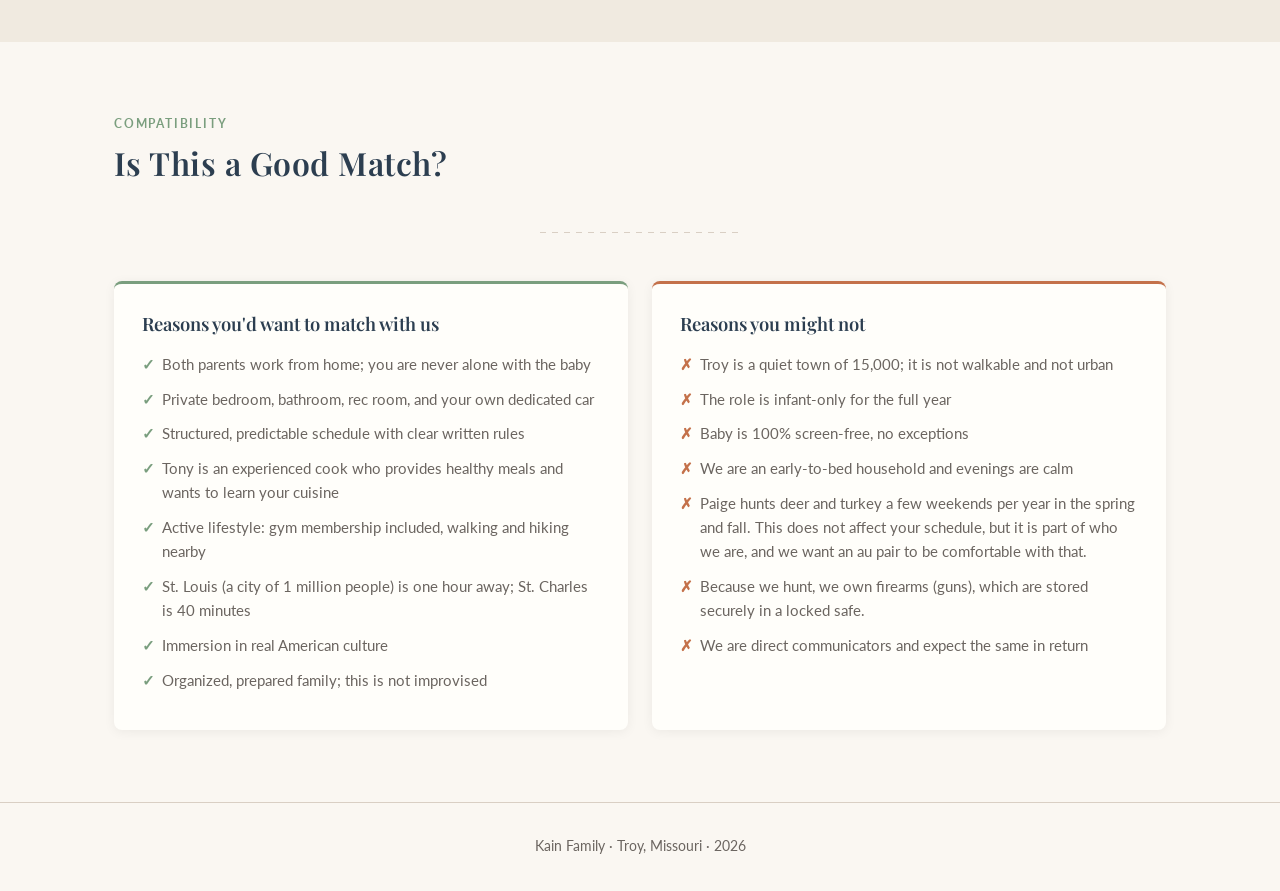
==== commit fed5a4b8: "Update Tony's role description to Microsoft https://claude.ai/code/session_011rDnHLXyzLik85v2fVcTa3" ====
--- a/index.html
+++ b/index.html
@@ -31,7 +31,7 @@
         <div class="card">
           <div class="img-placeholder" style="min-height:200px;margin-bottom:1.25rem;">[PHOTO: Tony]</div>
           <h3>Tony Kain</h3>
-          <span class="card-role">Remote AI and data consultant, works from home</span>
+          <span class="card-role">Remote AI and data job at Microsoft</span>
           <ul>
             <li>Experienced cook who provides healthy family meals and wants to learn recipes from your culture</li>
             <li>Weightlifter; up at 4:30 AM daily</li>
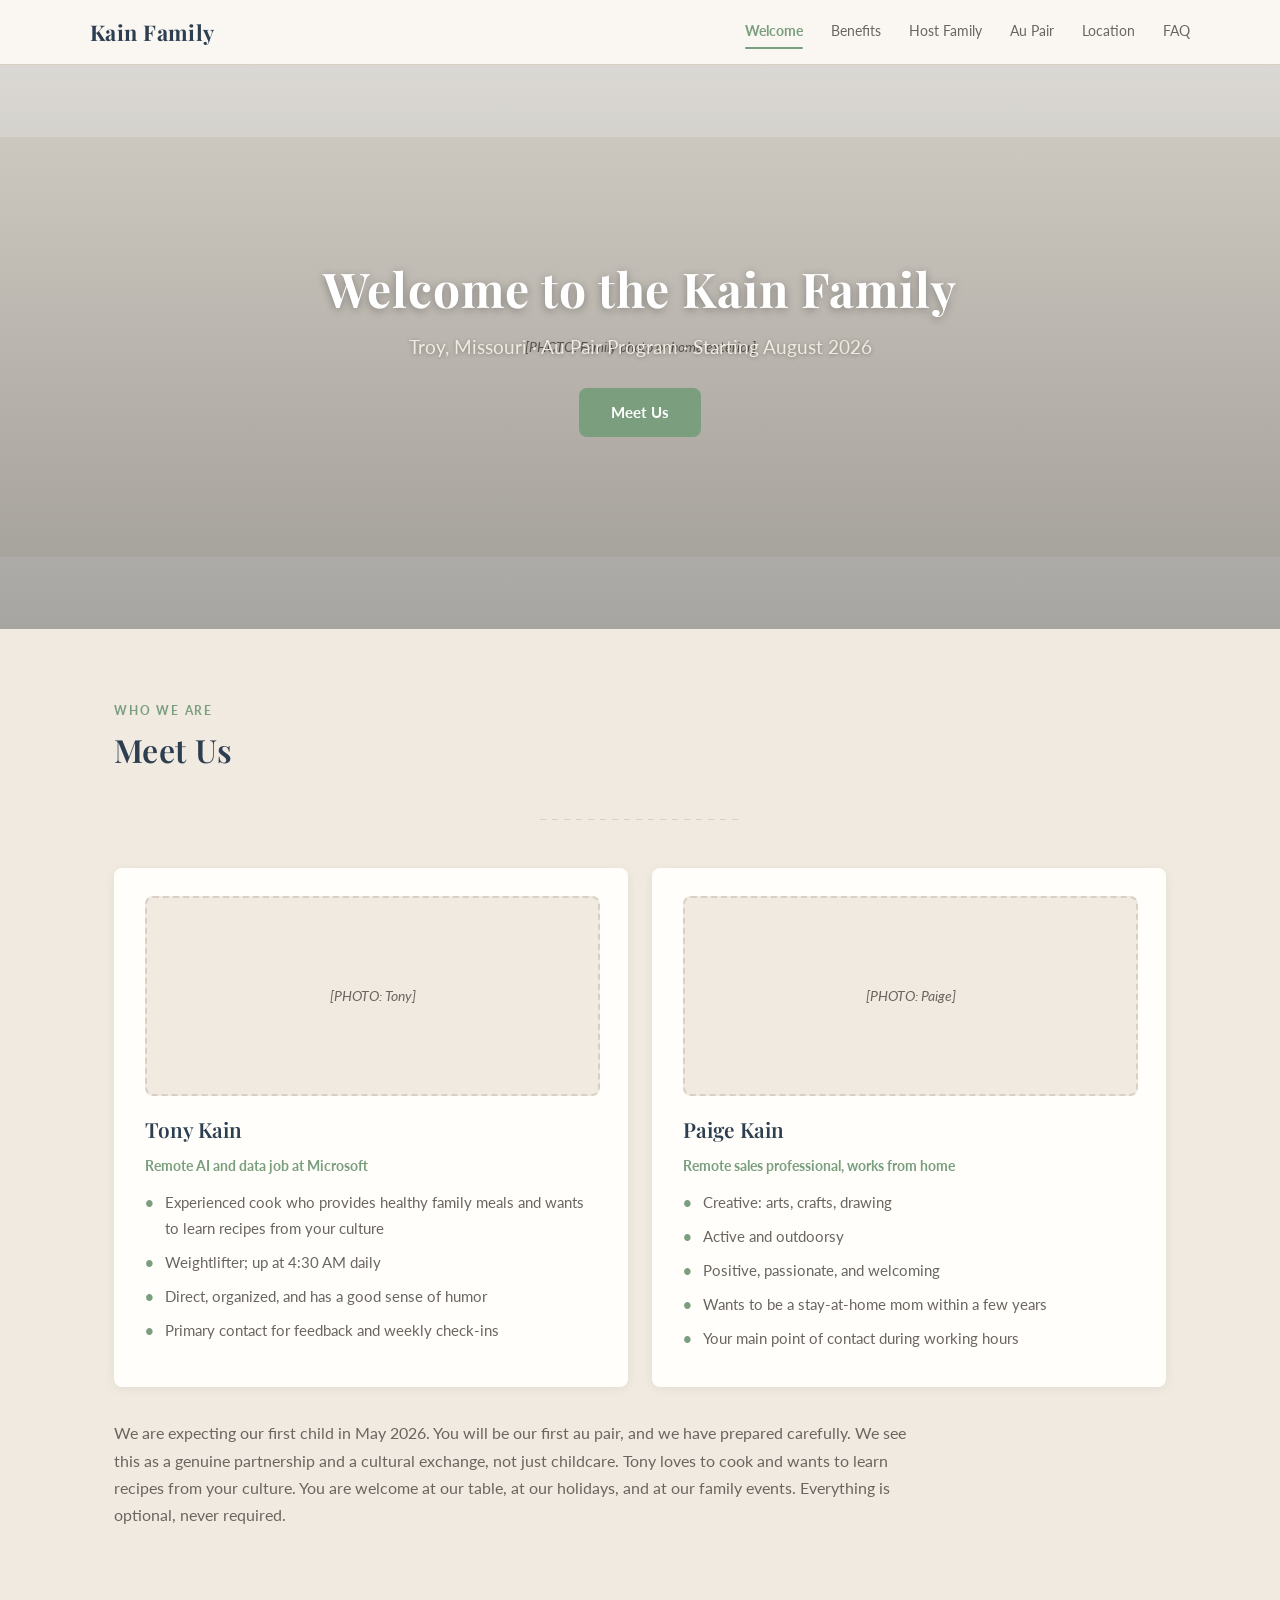
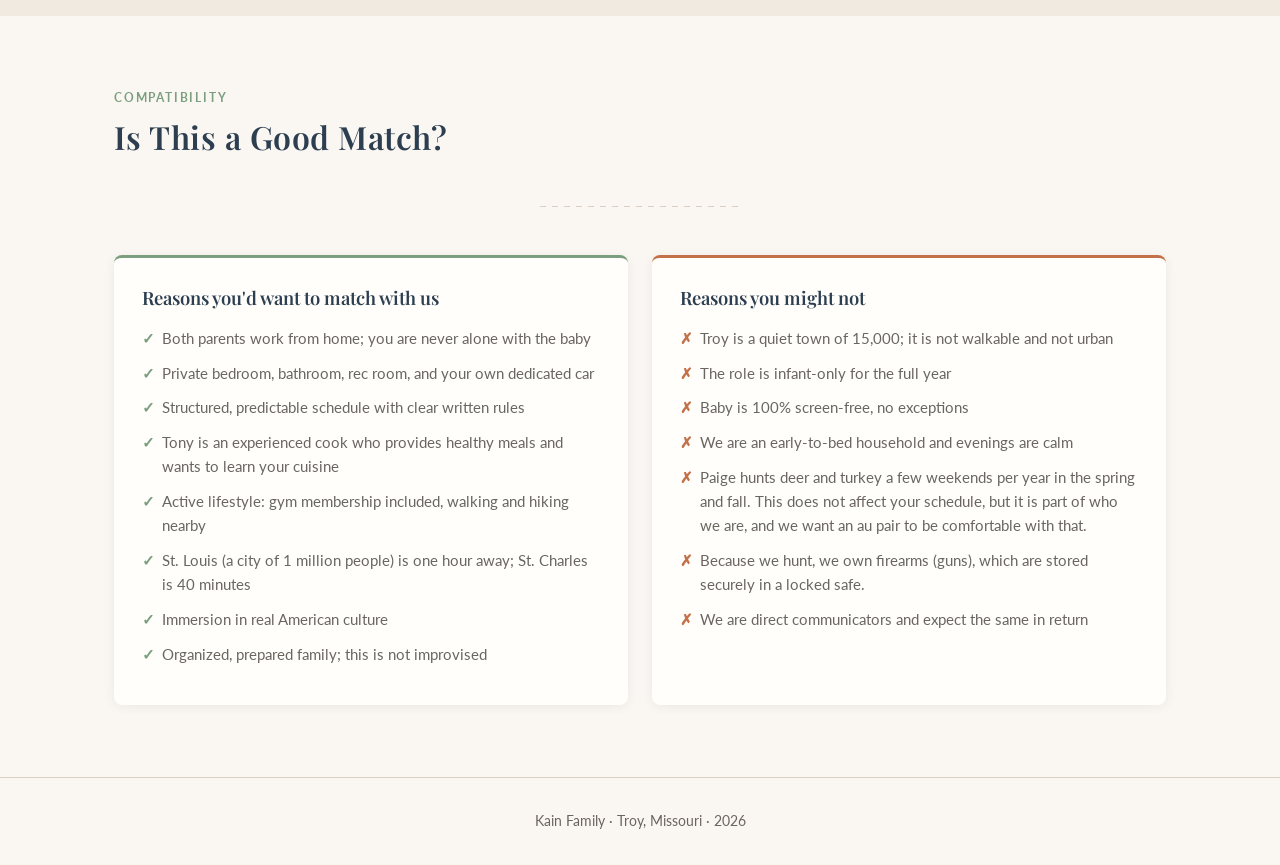
==== commit b5f56a61: "Remove Army logistics officer line from Tony's profile https://claude.ai/code/session_011rDnHLXyzLik" ====
--- a/index.html
+++ b/index.html
@@ -35,7 +35,6 @@
           <ul>
             <li>Experienced cook who provides healthy family meals and wants to learn recipes from your culture</li>
             <li>Weightlifter; up at 4:30 AM daily</li>
-            <li>Former U.S. Army logistics officer</li>
             <li>Direct, organized, and has a good sense of humor</li>
             <li>Primary contact for feedback and weekly check-ins</li>
           </ul>
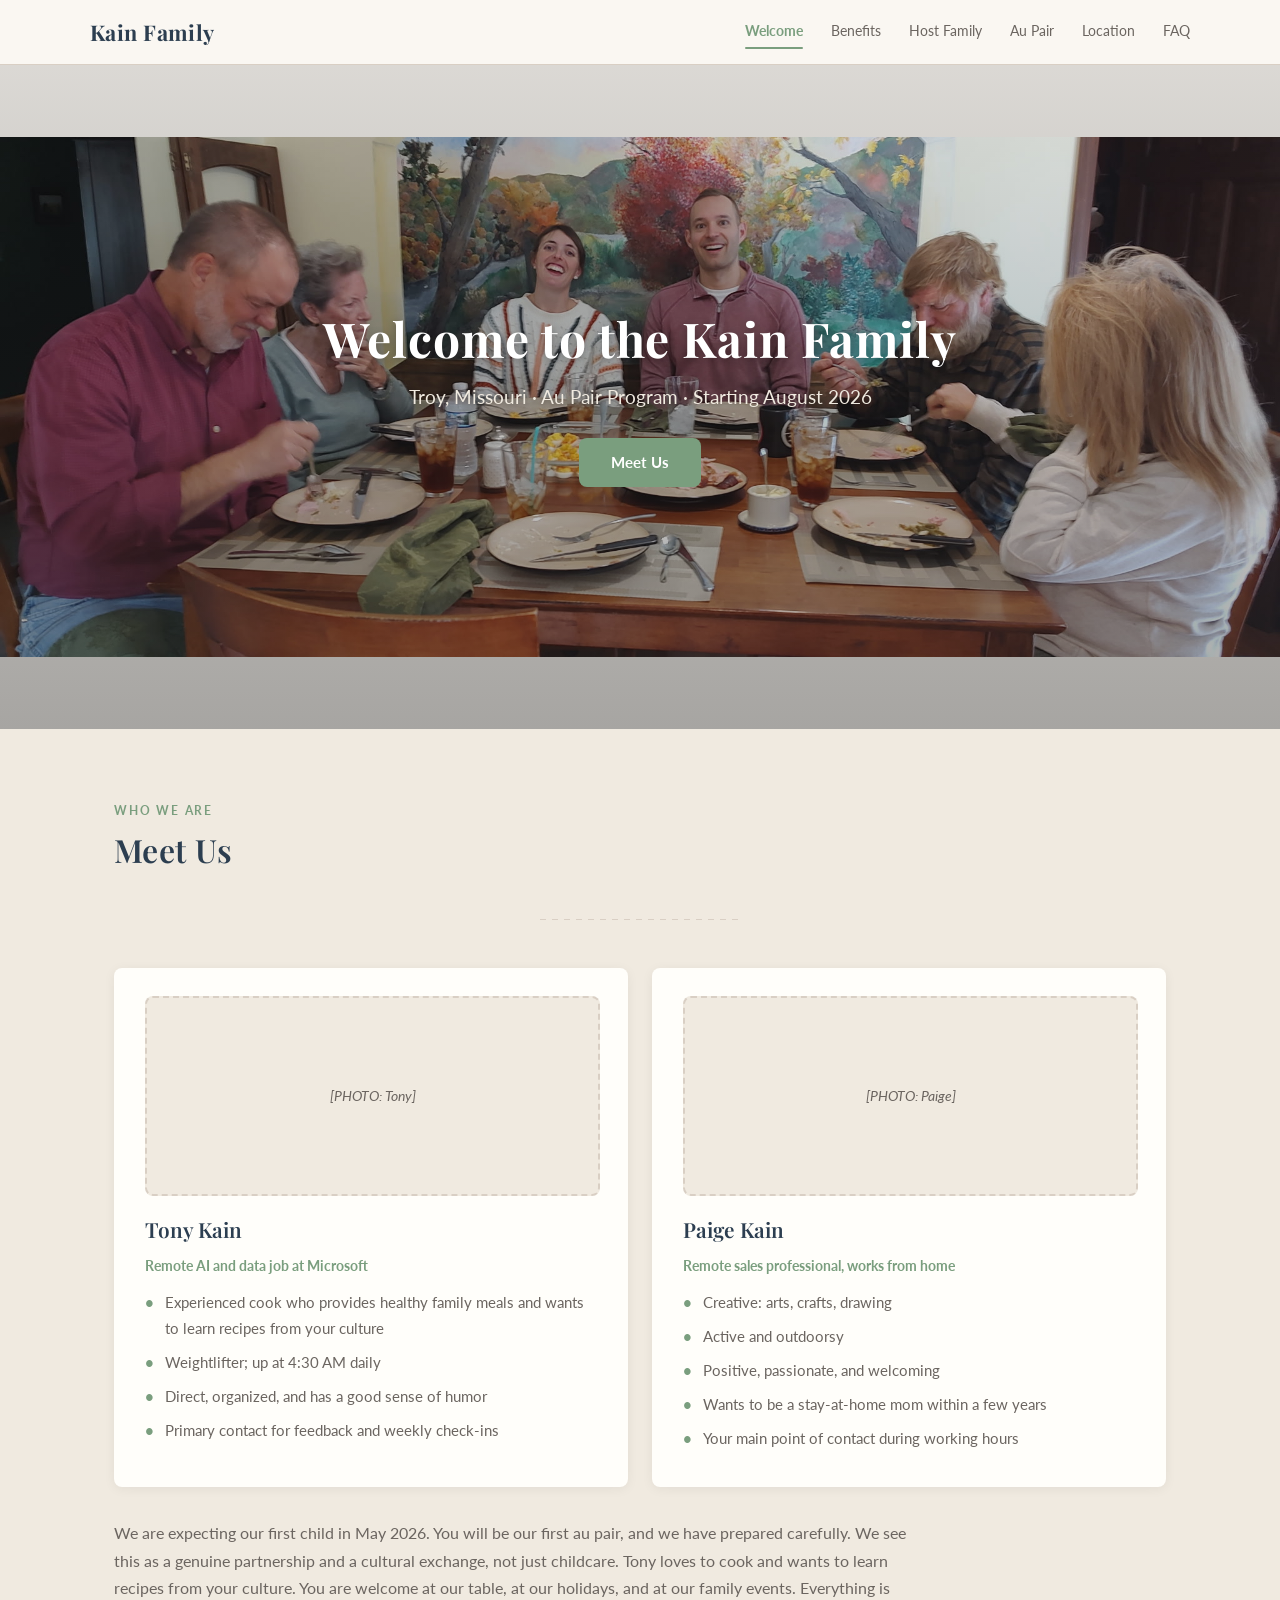
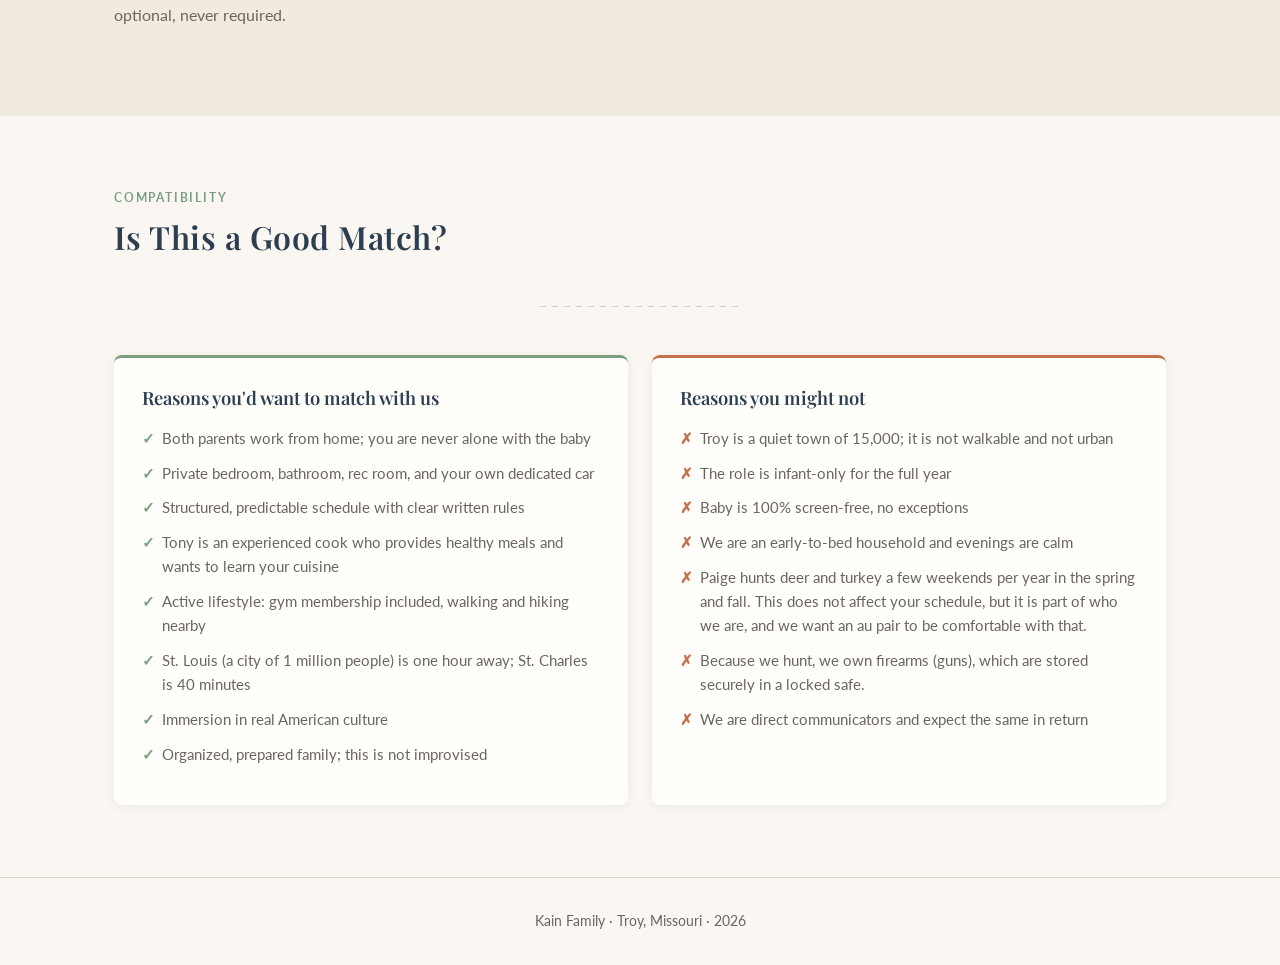
==== commit 40d08f24: "Replace image placeholders with actual photos and add location guide link - Hero: kain family main w" ====
--- a/index.html
+++ b/index.html
@@ -11,7 +11,7 @@
 
   <!-- Hero -->
   <section class="hero">
-    <div class="img-placeholder img-placeholder-hero">[PHOTO: Family photo or home exterior]</div>
+    <img src="images/kain family - main welcome.jpg" alt="The Kain family welcome photo" class="hero-img">
     <div class="hero-overlay">
       <h1>Welcome to the Kain Family</h1>
       <p>Troy, Missouri · Au Pair Program · Starting August 2026</p>
--- a/style.css
+++ b/style.css
@@ -373,6 +373,15 @@
   text-align: center;
 }
 
+/* Card profile image */
+.card-profile-img {
+  width: 100%;
+  height: 200px;
+  object-fit: cover;
+  border-radius: var(--radius);
+  margin-bottom: 1.25rem;
+}
+
 .card-icon .icon {
   font-size: 2rem;
   margin-bottom: 0.75rem;
@@ -496,6 +505,14 @@
   min-height: 420px;
 }
 
+/* Section image (standalone, full-width within container) */
+.section-img {
+  width: 100%;
+  border-radius: var(--radius);
+  object-fit: cover;
+  max-height: 420px;
+}
+
 /* Photo grid */
 .photo-grid {
   display: grid;
@@ -503,6 +520,13 @@
   gap: 1rem;
 }
 
+.photo-grid img {
+  width: 100%;
+  height: 260px;
+  object-fit: cover;
+  border-radius: var(--radius);
+}
+
 @media (min-width: 768px) {
   .photo-grid {
     grid-template-columns: 1fr 1fr;
@@ -521,6 +545,19 @@
   min-height: 420px;
   border-radius: 0;
   border: none;
+}
+
+.hero-img {
+  width: 100%;
+  height: 420px;
+  object-fit: cover;
+  display: block;
+}
+
+@media (min-width: 768px) {
+  .hero-img {
+    height: 520px;
+  }
 }
 
 .hero-overlay {
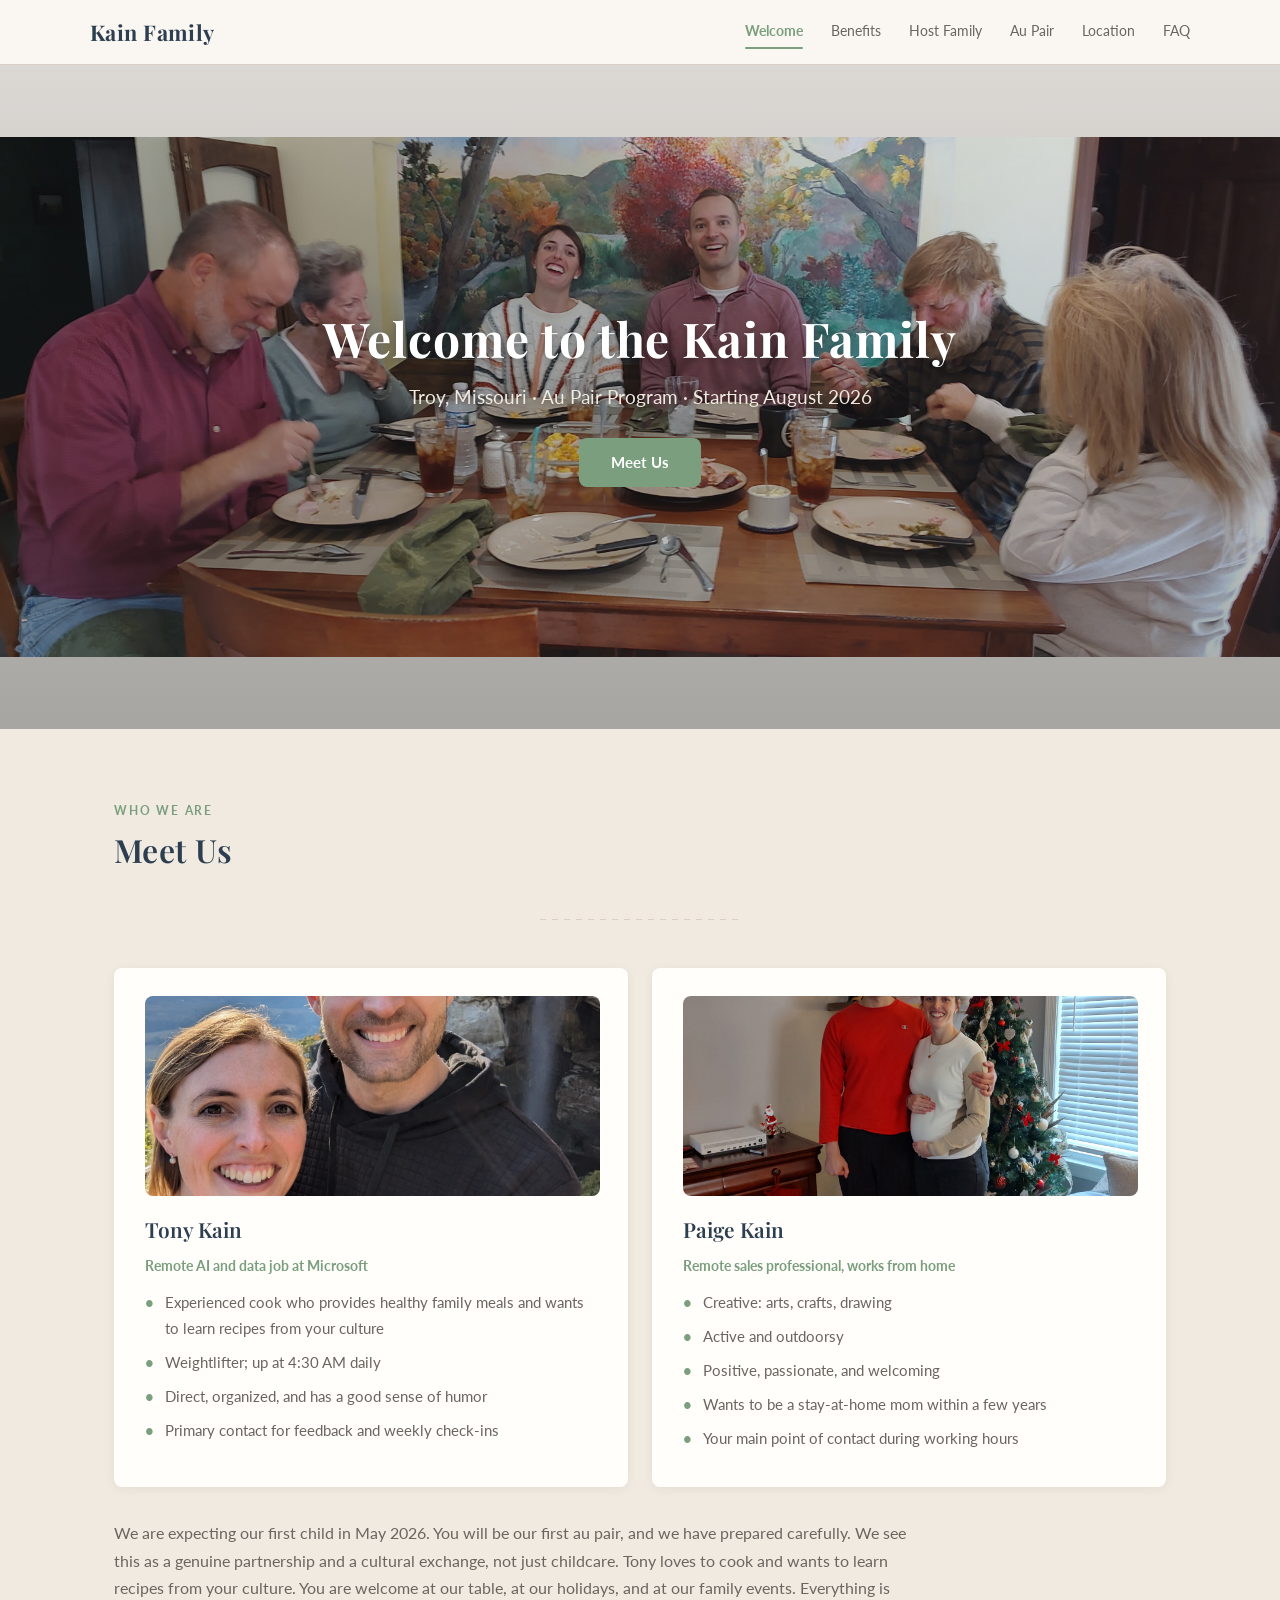
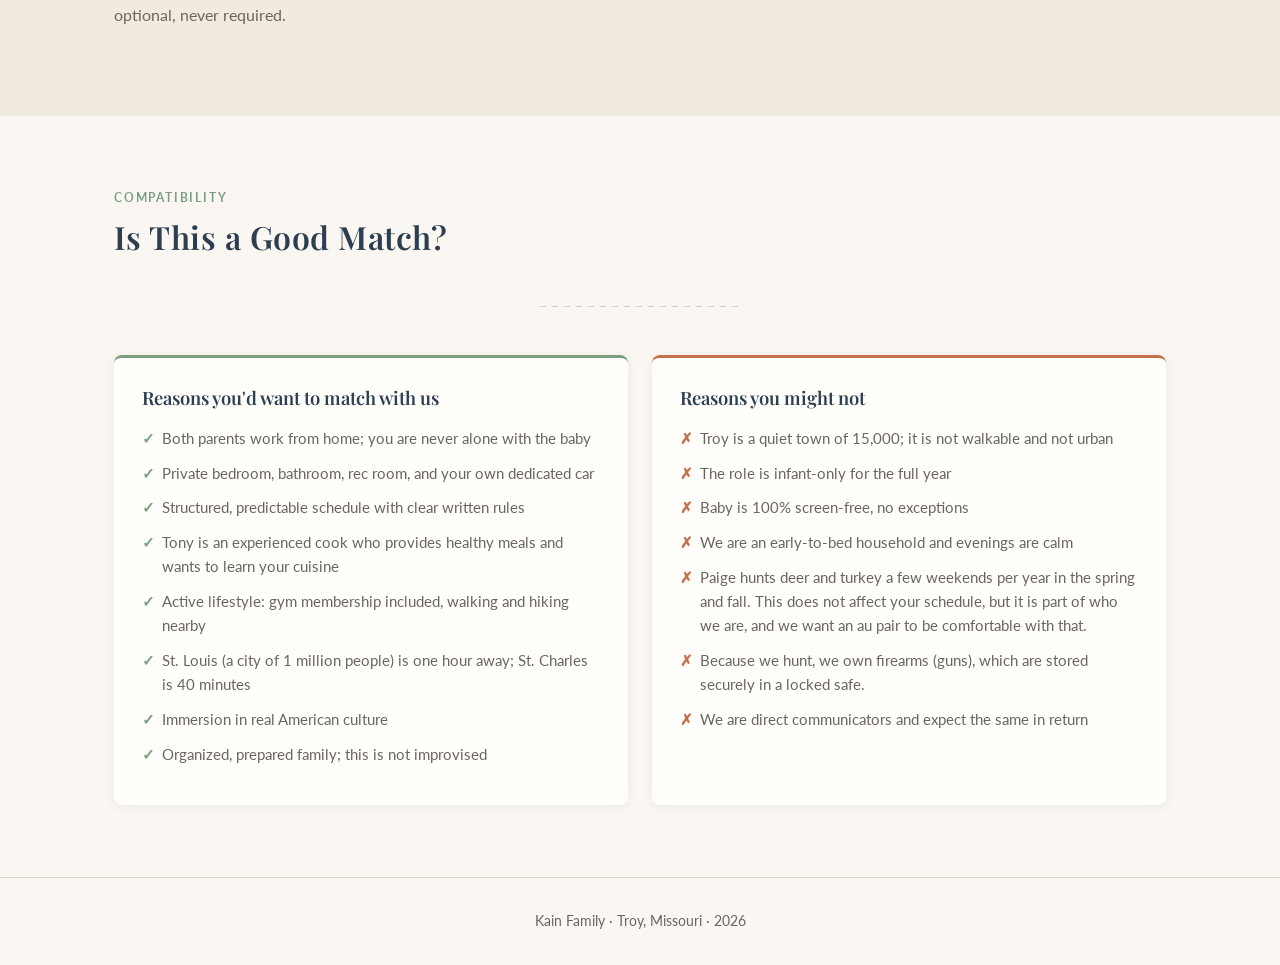
==== commit b7b9cef1: "Add profile photos for Tony and Paige, add wedding photo to host family page - Tony card: tony and p" ====
--- a/index.html
+++ b/index.html
@@ -29,7 +29,7 @@
       <div class="card-grid-2">
         <!-- Tony -->
         <div class="card">
-          <div class="img-placeholder" style="min-height:200px;margin-bottom:1.25rem;">[PHOTO: Tony]</div>
+          <img src="images/tony and paige.jpg" alt="Tony and Paige Kain" class="card-profile-img">
           <h3>Tony Kain</h3>
           <span class="card-role">Remote AI and data job at Microsoft</span>
           <ul>
@@ -42,7 +42,7 @@
 
         <!-- Paige -->
         <div class="card">
-          <div class="img-placeholder" style="min-height:200px;margin-bottom:1.25rem;">[PHOTO: Paige]</div>
+          <img src="images/tony and paige expecting.jpg" alt="Tony and Paige expecting" class="card-profile-img">
           <h3>Paige Kain</h3>
           <span class="card-role">Remote sales professional, works from home</span>
           <ul>
